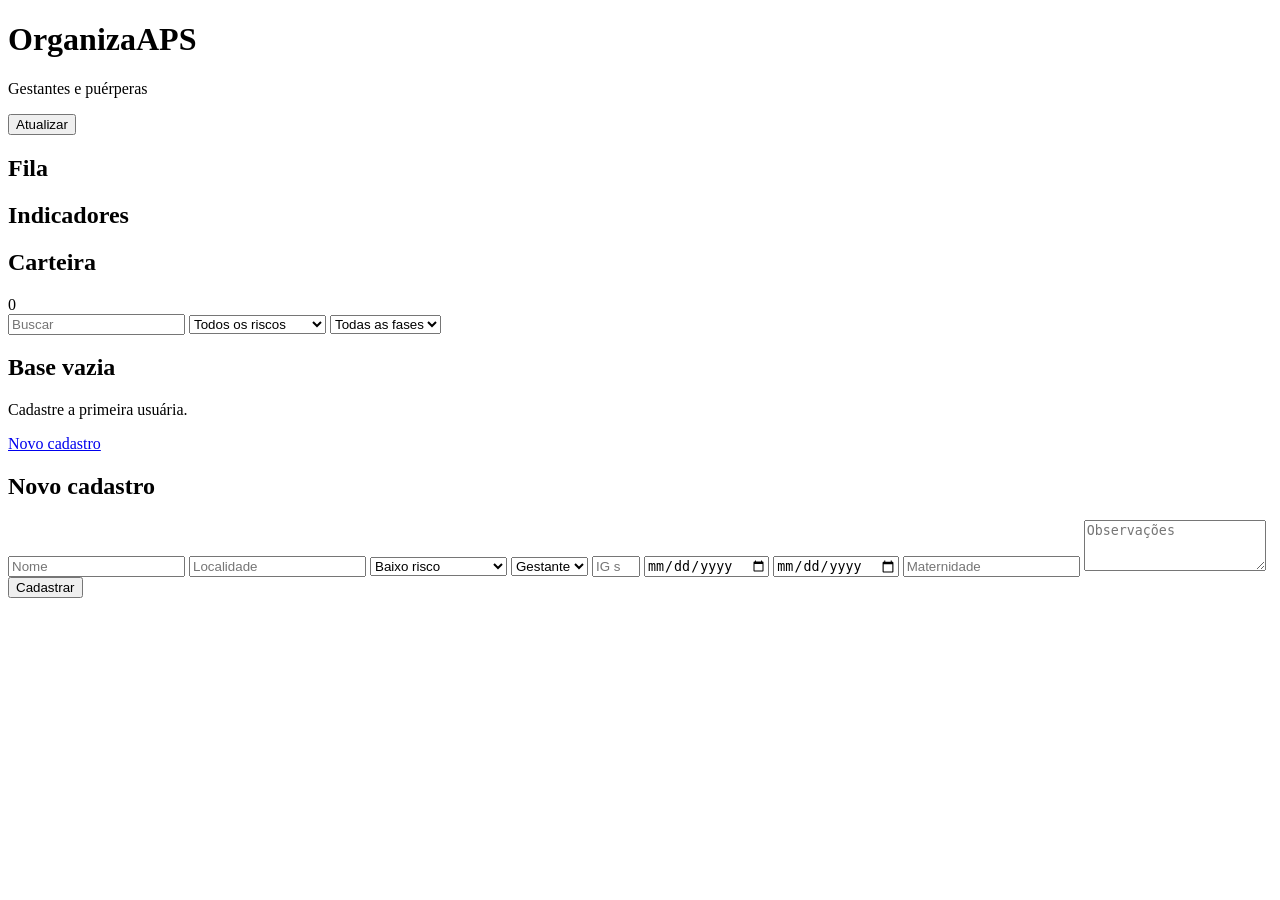
==== index.html @ 78ebbfb6 "Create index.html" ====
<!doctype html>
<html lang="pt-BR">
  <head>
    <meta charset="utf-8" />
    <meta name="viewport" content="width=device-width, initial-scale=1" />
    <title>OrganizaAPS</title>
    <link rel="stylesheet" href="/static/styles.css" />
  </head>
  <body>
    <header class="topbar shell">
      <div class="brand">
        <span class="brand-mark"></span>
        <div>
          <h1>OrganizaAPS</h1>
          <p>Gestantes e puérperas</p>
        </div>
      </div>
      <button id="refreshButton" class="ghost-button" type="button">Atualizar</button>
    </header>

    <main class="shell page">
      <section id="statsGrid" class="stats-row"></section>

      <section class="overview-grid">
        <article class="panel">
          <div class="section-head">
            <h2>Fila</h2>
          </div>
          <div id="priorityList" class="stack-list"></div>
        </article>

        <article class="panel">
          <div class="section-head">
            <h2>Indicadores</h2>
          </div>
          <div id="coverageList" class="coverage-list"></div>
        </article>
      </section>

      <section class="workspace-grid">
        <article class="panel list-panel">
          <div class="section-head">
            <h2>Carteira</h2>
            <span id="patientCountLabel" class="section-meta">0</span>
          </div>

          <form id="filtersForm" class="filters">
            <input id="searchInput" name="search" type="search" placeholder="Buscar" />

            <select id="riskFilter" name="risk">
              <option value="all">Todos os riscos</option>
              <option value="Baixo risco">Baixo risco</option>
              <option value="Risco intermediario">Risco intermediário</option>
              <option value="Alto risco">Alto risco</option>
            </select>

            <select id="statusFilter" name="status">
              <option value="all">Todas as fases</option>
              <option value="gestante">Gestantes</option>
              <option value="puerpera">Puérperas</option>
              <option value="encerrado">Encerradas</option>
            </select>
          </form>

          <div id="patientsList" class="patient-list"></div>
        </article>

        <article class="panel detail-panel">
          <div id="patientEmpty" class="empty-state">
            <div>
              <h2>Base vazia</h2>
              <p>Cadastre a primeira usuária.</p>
              <a class="primary-link" href="#newPatientSection">Novo cadastro</a>
            </div>
          </div>
          <div id="patientDetail"></div>
        </article>
      </section>

      <section id="newPatientSection" class="panel form-panel">
        <div class="section-head">
          <h2>Novo cadastro</h2>
        </div>

        <form id="newPatientForm" class="form-grid">
          <input name="name" placeholder="Nome" required />
          <input name="locality" placeholder="Localidade" />

          <select name="risk_level">
            <option>Baixo risco</option>
            <option>Risco intermediario</option>
            <option>Alto risco</option>
          </select>

          <select name="status">
            <option value="gestante">Gestante</option>
            <option value="puerpera">Puérpera</option>
          </select>

          <input name="gestational_weeks" type="number" min="1" max="45" placeholder="IG semanas" />
          <input name="dum" type="date" />
          <input name="dpp" type="date" />
          <input name="maternity_reference" placeholder="Maternidade" />
          <textarea class="wide" name="notes" rows="3" placeholder="Observações"></textarea>

          <div class="wide form-actions">
            <button type="submit" class="primary-button">Cadastrar</button>
          </div>
        </form>
      </section>
    </main>

    <script type="module" src="/static/app.js"></script>
  </body>
</html>
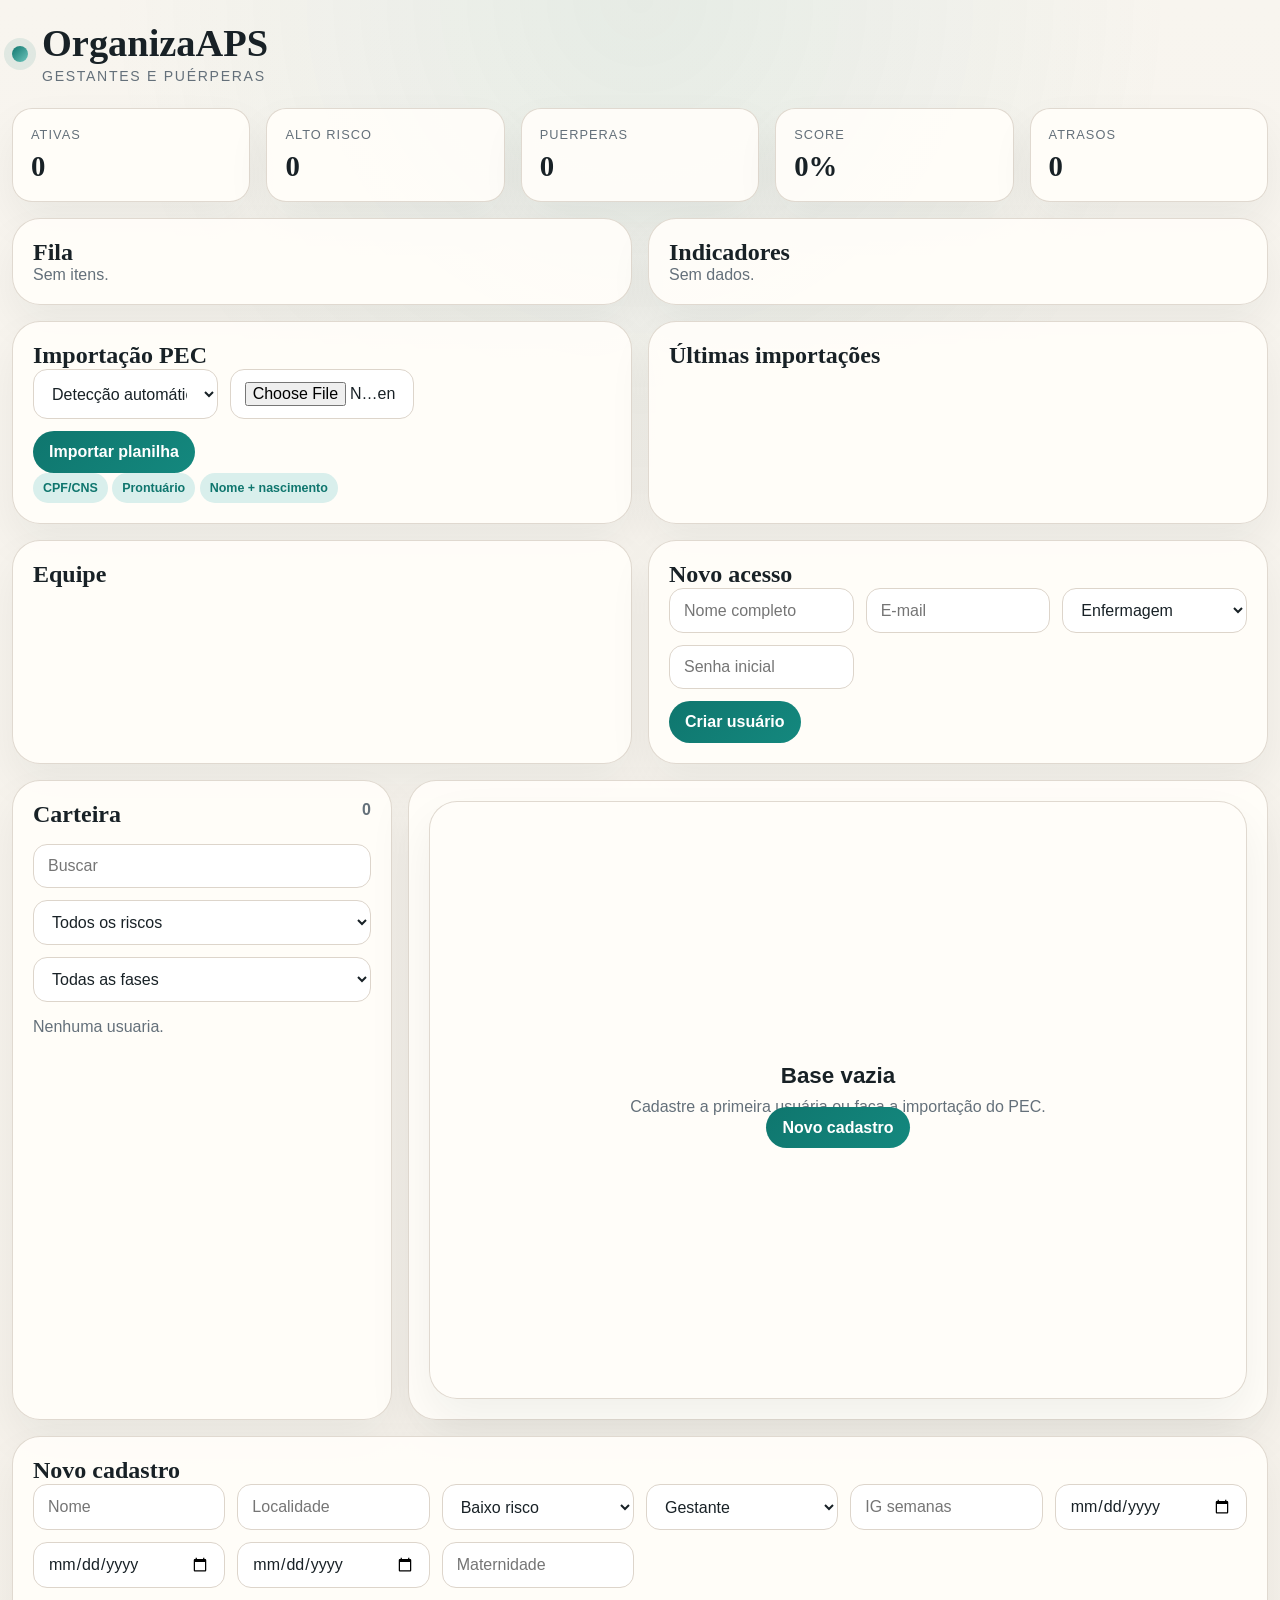
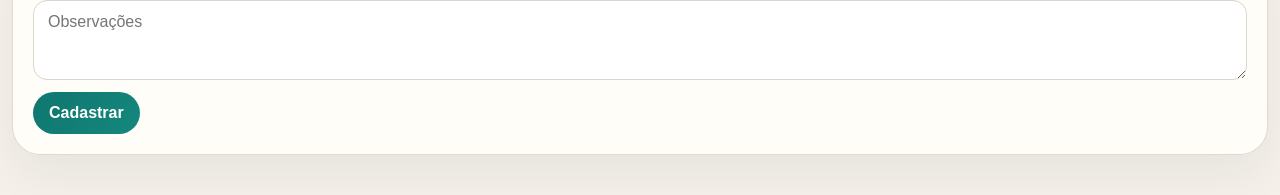
==== commit 1aeb0cf3: "Update index.html" ====
--- a/index.html
+++ b/index.html
@@ -15,98 +15,194 @@
           <p>Gestantes e puérperas</p>
         </div>
       </div>
-      <button id="refreshButton" class="ghost-button" type="button">Atualizar</button>
+      <div class="topbar-actions">
+        <span id="userLabel" class="user-badge" hidden></span>
+        <button id="refreshButton" class="ghost-button" type="button" hidden>Atualizar</button>
+        <button id="logoutButton" class="ghost-button" type="button" hidden>Sair</button>
+      </div>
     </header>
 
-    <main class="shell page">
-      <section id="statsGrid" class="stats-row"></section>
-
-      <section class="overview-grid">
-        <article class="panel">
+    <main class="shell">
+      <section id="authScreen" class="auth-shell">
+        <article id="setupCard" class="panel auth-card" hidden>
           <div class="section-head">
-            <h2>Fila</h2>
+            <h2>Configuração inicial</h2>
           </div>
-          <div id="priorityList" class="stack-list"></div>
+          <form id="setupForm" class="form-grid">
+            <input name="full_name" placeholder="Nome completo" required />
+            <input name="email" type="email" placeholder="E-mail" required />
+            <input name="password" type="password" placeholder="Senha com 8+ caracteres" required />
+            <div class="wide form-actions">
+              <button class="primary-button" type="submit">Criar acesso</button>
+            </div>
+          </form>
         </article>
 
-        <article class="panel">
+        <article id="loginCard" class="panel auth-card" hidden>
           <div class="section-head">
-            <h2>Indicadores</h2>
+            <h2>Entrar</h2>
           </div>
-          <div id="coverageList" class="coverage-list"></div>
+          <form id="loginForm" class="form-grid">
+            <input name="email" type="email" placeholder="E-mail" required />
+            <input name="password" type="password" placeholder="Senha" required />
+            <div class="wide form-actions">
+              <button class="primary-button" type="submit">Entrar</button>
+            </div>
+          </form>
         </article>
       </section>
 
-      <section class="workspace-grid">
-        <article class="panel list-panel">
+      <section id="appShell" class="page" hidden>
+        <section id="statsGrid" class="stats-row"></section>
+
+        <section class="overview-grid">
+          <article class="panel">
+            <div class="section-head">
+              <h2>Fila</h2>
+            </div>
+            <div id="priorityList" class="stack-list"></div>
+          </article>
+
+          <article class="panel">
+            <div class="section-head">
+              <h2>Indicadores</h2>
+            </div>
+            <div id="coverageList" class="coverage-list"></div>
+          </article>
+        </section>
+
+        <section class="overview-grid">
+          <article class="panel">
+            <div class="section-head">
+              <h2>Importação PEC</h2>
+            </div>
+            <form id="importForm" class="form-grid">
+              <select name="source_kind">
+                <option value="auto">Detecção automática do arquivo</option>
+                <option value="pec">Planilha do PEC / aba Dados</option>
+                <option value="registro">Planilha simplificada Registro pac.</option>
+              </select>
+              <input name="file" type="file" accept=".xlsx,.xlsm,.csv,.tsv,.txt" required />
+              <div class="wide form-actions">
+                <button class="primary-button" type="submit">Importar planilha</button>
+              </div>
+            </form>
+            <div class="import-rules">
+              <span class="pill pill-status">CPF/CNS</span>
+              <span class="pill pill-status">Prontuário</span>
+              <span class="pill pill-status">Nome + nascimento</span>
+            </div>
+          </article>
+
+          <article class="panel">
+            <div class="section-head">
+              <h2>Últimas importações</h2>
+            </div>
+            <div id="importRunsList" class="stack-list"></div>
+          </article>
+        </section>
+
+        <section id="teamSection" class="overview-grid" hidden>
+          <article class="panel">
+            <div class="section-head">
+              <h2>Equipe</h2>
+            </div>
+            <div id="teamList" class="stack-list"></div>
+          </article>
+
+          <article class="panel">
+            <div class="section-head">
+              <h2>Novo acesso</h2>
+            </div>
+            <form id="teamForm" class="form-grid">
+              <input name="full_name" placeholder="Nome completo" required />
+              <input name="email" type="email" placeholder="E-mail" required />
+              <select name="role">
+                <option value="nurse">Enfermagem</option>
+                <option value="acs">ACS</option>
+                <option value="viewer">Somente leitura</option>
+                <option value="admin">Administrador</option>
+              </select>
+              <input name="password" type="password" placeholder="Senha inicial" required />
+              <div class="wide form-actions">
+                <button class="primary-button" type="submit">Criar usuário</button>
+              </div>
+            </form>
+          </article>
+        </section>
+
+        <section class="workspace-grid">
+          <article class="panel list-panel">
+            <div class="section-head">
+              <h2>Carteira</h2>
+              <span id="patientCountLabel" class="section-meta">0</span>
+            </div>
+
+            <form id="filtersForm" class="filters">
+              <input id="searchInput" name="search" type="search" placeholder="Buscar" />
+
+              <select id="riskFilter" name="risk">
+                <option value="all">Todos os riscos</option>
+                <option value="Baixo risco">Baixo risco</option>
+                <option value="Risco intermediario">Risco intermediário</option>
+                <option value="Alto risco">Alto risco</option>
+              </select>
+
+              <select id="statusFilter" name="status">
+                <option value="all">Todas as fases</option>
+                <option value="gestante">Gestantes</option>
+                <option value="puerpera">Puérperas</option>
+                <option value="encerrado">Encerradas</option>
+              </select>
+            </form>
+
+            <div id="patientsList" class="patient-list"></div>
+          </article>
+
+          <article class="panel detail-panel">
+            <div id="patientEmpty" class="empty-state">
+              <div>
+                <h2>Base vazia</h2>
+                <p>Cadastre a primeira usuária ou faça a importação do PEC.</p>
+                <a class="primary-link" href="#newPatientSection">Novo cadastro</a>
+              </div>
+            </div>
+            <div id="patientDetail"></div>
+          </article>
+        </section>
+
+        <section id="newPatientSection" class="panel form-panel">
           <div class="section-head">
-            <h2>Carteira</h2>
-            <span id="patientCountLabel" class="section-meta">0</span>
+            <h2>Novo cadastro</h2>
           </div>
 
-          <form id="filtersForm" class="filters">
-            <input id="searchInput" name="search" type="search" placeholder="Buscar" />
-
-            <select id="riskFilter" name="risk">
-              <option value="all">Todos os riscos</option>
-              <option value="Baixo risco">Baixo risco</option>
-              <option value="Risco intermediario">Risco intermediário</option>
-              <option value="Alto risco">Alto risco</option>
+          <form id="newPatientForm" class="form-grid">
+            <input name="name" placeholder="Nome" required />
+            <input name="locality" placeholder="Localidade" />
+
+            <select name="risk_level">
+              <option>Baixo risco</option>
+              <option>Risco intermediario</option>
+              <option>Alto risco</option>
             </select>
 
-            <select id="statusFilter" name="status">
-              <option value="all">Todas as fases</option>
-              <option value="gestante">Gestantes</option>
-              <option value="puerpera">Puérperas</option>
-              <option value="encerrado">Encerradas</option>
+            <select name="status">
+              <option value="gestante">Gestante</option>
+              <option value="puerpera">Puérpera</option>
             </select>
+
+            <input name="gestational_weeks" type="number" min="1" max="45" placeholder="IG semanas" />
+            <input name="dum" type="date" />
+            <input name="dpp" type="date" />
+            <input name="actual_birth_date" type="date" />
+            <input name="maternity_reference" placeholder="Maternidade" />
+            <textarea class="wide" name="notes" rows="3" placeholder="Observações"></textarea>
+
+            <div class="wide form-actions">
+              <button type="submit" class="primary-button">Cadastrar</button>
+            </div>
           </form>
-
-          <div id="patientsList" class="patient-list"></div>
-        </article>
-
-        <article class="panel detail-panel">
-          <div id="patientEmpty" class="empty-state">
-            <div>
-              <h2>Base vazia</h2>
-              <p>Cadastre a primeira usuária.</p>
-              <a class="primary-link" href="#newPatientSection">Novo cadastro</a>
-            </div>
-          </div>
-          <div id="patientDetail"></div>
-        </article>
-      </section>
-
-      <section id="newPatientSection" class="panel form-panel">
-        <div class="section-head">
-          <h2>Novo cadastro</h2>
-        </div>
-
-        <form id="newPatientForm" class="form-grid">
-          <input name="name" placeholder="Nome" required />
-          <input name="locality" placeholder="Localidade" />
-
-          <select name="risk_level">
-            <option>Baixo risco</option>
-            <option>Risco intermediario</option>
-            <option>Alto risco</option>
-          </select>
-
-          <select name="status">
-            <option value="gestante">Gestante</option>
-            <option value="puerpera">Puérpera</option>
-          </select>
-
-          <input name="gestational_weeks" type="number" min="1" max="45" placeholder="IG semanas" />
-          <input name="dum" type="date" />
-          <input name="dpp" type="date" />
-          <input name="maternity_reference" placeholder="Maternidade" />
-          <textarea class="wide" name="notes" rows="3" placeholder="Observações"></textarea>
-
-          <div class="wide form-actions">
-            <button type="submit" class="primary-button">Cadastrar</button>
-          </div>
-        </form>
+        </section>
       </section>
     </main>
 
--- a/static/styles.css
+++ b/static/styles.css
@@ -0,0 +1,478 @@
+:root {
+  --bg: #f5f1ea;
+  --surface: #fffdf9;
+  --surface-soft: #f1ece4;
+  --line: #ddd5cb;
+  --ink: #182126;
+  --muted: #64707a;
+  --teal: #0f766e;
+  --teal-soft: #d9efec;
+  --rose: #c14e59;
+  --rose-soft: #f6dde0;
+  --amber: #c69224;
+  --amber-soft: #f6ecd5;
+  --shadow: 0 20px 45px rgba(24, 33, 38, 0.06);
+  --radius-xl: 28px;
+  --radius-lg: 20px;
+  --radius-md: 14px;
+}
+
+* {
+  box-sizing: border-box;
+}
+
+html,
+body {
+  margin: 0;
+  min-height: 100%;
+  background:
+    radial-gradient(circle at top, rgba(15, 118, 110, 0.08), transparent 28%),
+    linear-gradient(180deg, #f8f5ef 0%, var(--bg) 100%);
+  color: var(--ink);
+  font-family: "Avenir Next", "Segoe UI", sans-serif;
+}
+
+body {
+  padding: 24px 0 40px;
+}
+
+.shell {
+  width: min(1320px, calc(100vw - 24px));
+  margin: 0 auto;
+}
+
+.topbar {
+  display: flex;
+  justify-content: space-between;
+  gap: 16px;
+  align-items: center;
+  margin-bottom: 24px;
+}
+
+.brand {
+  display: flex;
+  align-items: center;
+  gap: 14px;
+}
+
+.brand-mark {
+  width: 16px;
+  height: 16px;
+  border-radius: 999px;
+  background: linear-gradient(135deg, var(--teal), #6ec5bc);
+  box-shadow: 0 0 0 8px rgba(15, 118, 110, 0.1);
+}
+
+.brand h1,
+.section-head h2,
+.detail-title,
+.stat-card strong {
+  margin: 0;
+  font-family: "Iowan Old Style", "Palatino Linotype", Georgia, serif;
+}
+
+.brand h1 {
+  font-size: clamp(1.9rem, 3vw, 2.8rem);
+  line-height: 1;
+}
+
+.brand p {
+  margin: 6px 0 0;
+  color: var(--muted);
+  font-size: 0.88rem;
+  text-transform: uppercase;
+  letter-spacing: 0.12em;
+}
+
+.page,
+.overview-grid,
+.workspace-grid,
+.stats-row,
+.form-grid,
+.indicator-grid,
+.stack-list,
+.coverage-list,
+.patient-list,
+.timeline,
+.priority-pills {
+  display: grid;
+  gap: 16px;
+}
+
+.stats-row {
+  grid-template-columns: repeat(auto-fit, minmax(150px, 1fr));
+}
+
+.overview-grid {
+  grid-template-columns: 1fr 1fr;
+}
+
+.workspace-grid {
+  grid-template-columns: minmax(300px, 380px) minmax(0, 1fr);
+}
+
+.panel,
+.stat-card,
+.patient-card,
+.indicator-card,
+.priority-card,
+.timeline-item,
+.empty-state {
+  background: rgba(255, 253, 249, 0.94);
+  border: 1px solid rgba(221, 213, 203, 0.9);
+  box-shadow: var(--shadow);
+}
+
+.panel {
+  border-radius: var(--radius-xl);
+  padding: 20px;
+}
+
+.list-panel,
+.detail-panel {
+  min-height: 640px;
+}
+
+.section-head,
+.patient-card-head,
+.detail-head,
+.meta-row,
+.timeline-head {
+  display: flex;
+  justify-content: space-between;
+  gap: 12px;
+  align-items: flex-start;
+}
+
+.section-meta,
+.muted-inline,
+.patient-meta,
+.indicator-meta,
+.empty-state p {
+  color: var(--muted);
+}
+
+.section-meta {
+  font-weight: 700;
+}
+
+.ghost-button,
+.primary-button,
+.primary-link {
+  border: none;
+  border-radius: 999px;
+  padding: 12px 16px;
+  font: inherit;
+  font-weight: 700;
+  cursor: pointer;
+  text-decoration: none;
+  transition: transform 160ms ease, background 160ms ease;
+}
+
+.ghost-button {
+  background: var(--surface-soft);
+  color: var(--ink);
+}
+
+.primary-button,
+.primary-link {
+  background: linear-gradient(135deg, var(--teal), #14887e);
+  color: white;
+}
+
+.ghost-button:hover,
+.primary-button:hover,
+.primary-link:hover,
+.patient-card:hover {
+  transform: translateY(-1px);
+}
+
+.stat-card {
+  border-radius: var(--radius-lg);
+  padding: 18px;
+}
+
+.stat-card span {
+  display: block;
+  color: var(--muted);
+  font-size: 0.8rem;
+  text-transform: uppercase;
+  letter-spacing: 0.08em;
+}
+
+.stat-card strong {
+  display: block;
+  margin-top: 8px;
+  font-size: clamp(1.8rem, 2vw, 2.6rem);
+}
+
+.filters,
+.form-grid {
+  display: grid;
+  gap: 12px;
+}
+
+.filters {
+  margin: 16px 0;
+}
+
+.form-grid {
+  grid-template-columns: repeat(auto-fit, minmax(180px, 1fr));
+}
+
+input,
+select,
+textarea {
+  width: 100%;
+  border: 1px solid var(--line);
+  border-radius: 14px;
+  background: white;
+  color: var(--ink);
+  font: inherit;
+  padding: 12px 14px;
+}
+
+textarea {
+  resize: vertical;
+}
+
+.wide {
+  grid-column: 1 / -1;
+}
+
+.patient-list,
+.timeline {
+  align-content: start;
+}
+
+.patient-card,
+.indicator-card,
+.priority-card,
+.timeline-item {
+  border-radius: var(--radius-md);
+}
+
+.patient-card {
+  padding: 14px;
+  cursor: pointer;
+}
+
+.patient-card.active {
+  border-color: rgba(15, 118, 110, 0.45);
+  box-shadow: 0 0 0 3px rgba(15, 118, 110, 0.12);
+}
+
+.patient-card h3,
+.detail-title {
+  font-size: 1.08rem;
+}
+
+.patient-meta {
+  margin: 4px 0 0;
+  font-size: 0.92rem;
+}
+
+.score-chip {
+  color: var(--teal);
+  font-weight: 800;
+}
+
+.pill {
+  display: inline-flex;
+  align-items: center;
+  justify-content: center;
+  min-height: 30px;
+  padding: 4px 10px;
+  border-radius: 999px;
+  font-size: 0.78rem;
+  font-weight: 700;
+}
+
+.pill-risk {
+  background: #efe4da;
+  color: #a15734;
+}
+
+.pill-status,
+.pill-completed {
+  background: var(--teal-soft);
+  color: var(--teal);
+}
+
+.pill-pending,
+.pill-alta {
+  background: var(--rose-soft);
+  color: var(--rose);
+}
+
+.pill-upcoming,
+.pill-media {
+  background: var(--amber-soft);
+  color: #8b6713;
+}
+
+.pill-baixa {
+  background: #edf3e2;
+  color: #60752d;
+}
+
+.detail-shell {
+  display: grid;
+  gap: 16px;
+}
+
+.detail-card {
+  border: 1px solid var(--line);
+  border-radius: var(--radius-lg);
+  background: var(--surface);
+  padding: 16px;
+}
+
+.detail-summary {
+  display: grid;
+  gap: 10px;
+}
+
+.indicator-grid {
+  grid-template-columns: repeat(auto-fit, minmax(170px, 1fr));
+}
+
+.indicator-card {
+  padding: 12px;
+}
+
+.indicator-card[data-state="completed"] {
+  background: #f2faf8;
+}
+
+.indicator-card[data-state="pending"] {
+  background: #fff7f7;
+}
+
+.indicator-card[data-state="upcoming"] {
+  background: #fffaf0;
+}
+
+.indicator-meta {
+  margin: 10px 0 0;
+  font-size: 0.88rem;
+}
+
+.detail-grid {
+  display: grid;
+  gap: 16px;
+  grid-template-columns: 1fr 1fr;
+}
+
+.checkbox-grid {
+  display: grid;
+  gap: 10px;
+  grid-template-columns: repeat(auto-fit, minmax(180px, 1fr));
+}
+
+.check-item {
+  display: flex;
+  align-items: center;
+  gap: 10px;
+  padding: 12px;
+  border: 1px solid var(--line);
+  border-radius: 14px;
+  background: white;
+}
+
+.check-item input {
+  width: auto;
+  margin: 0;
+}
+
+.priority-card,
+.timeline-item {
+  padding: 14px;
+}
+
+.priority-card p,
+.timeline-item p,
+.empty-state p {
+  margin: 6px 0 0;
+  line-height: 1.5;
+}
+
+.coverage-row {
+  display: grid;
+  gap: 8px;
+}
+
+.coverage-track {
+  height: 8px;
+  border-radius: 999px;
+  background: var(--surface-soft);
+  overflow: hidden;
+}
+
+.coverage-bar {
+  height: 100%;
+  border-radius: 999px;
+  background: linear-gradient(90deg, var(--teal), #5fb9af);
+}
+
+.empty-state {
+  display: grid;
+  place-items: center;
+  min-height: 100%;
+  border-radius: var(--radius-xl);
+  text-align: center;
+}
+
+.empty-state h2 {
+  margin: 0;
+  font-size: 1.4rem;
+}
+
+.hint {
+  margin: 0;
+  color: var(--muted);
+}
+
+.toast {
+  position: fixed;
+  right: 16px;
+  bottom: 16px;
+  z-index: 20;
+  padding: 12px 14px;
+  border-radius: 14px;
+  background: rgba(24, 33, 38, 0.92);
+  color: white;
+  box-shadow: var(--shadow);
+}
+
+@media (max-width: 1100px) {
+  .overview-grid,
+  .workspace-grid,
+  .detail-grid {
+    grid-template-columns: 1fr;
+  }
+
+  .list-panel,
+  .detail-panel {
+    min-height: auto;
+  }
+}
+
+@media (max-width: 720px) {
+  body {
+    padding-top: 16px;
+  }
+
+  .shell {
+    width: min(100vw - 16px, 1320px);
+  }
+
+  .panel {
+    padding: 16px;
+  }
+
+  .topbar {
+    align-items: flex-start;
+    flex-direction: column;
+  }
+}
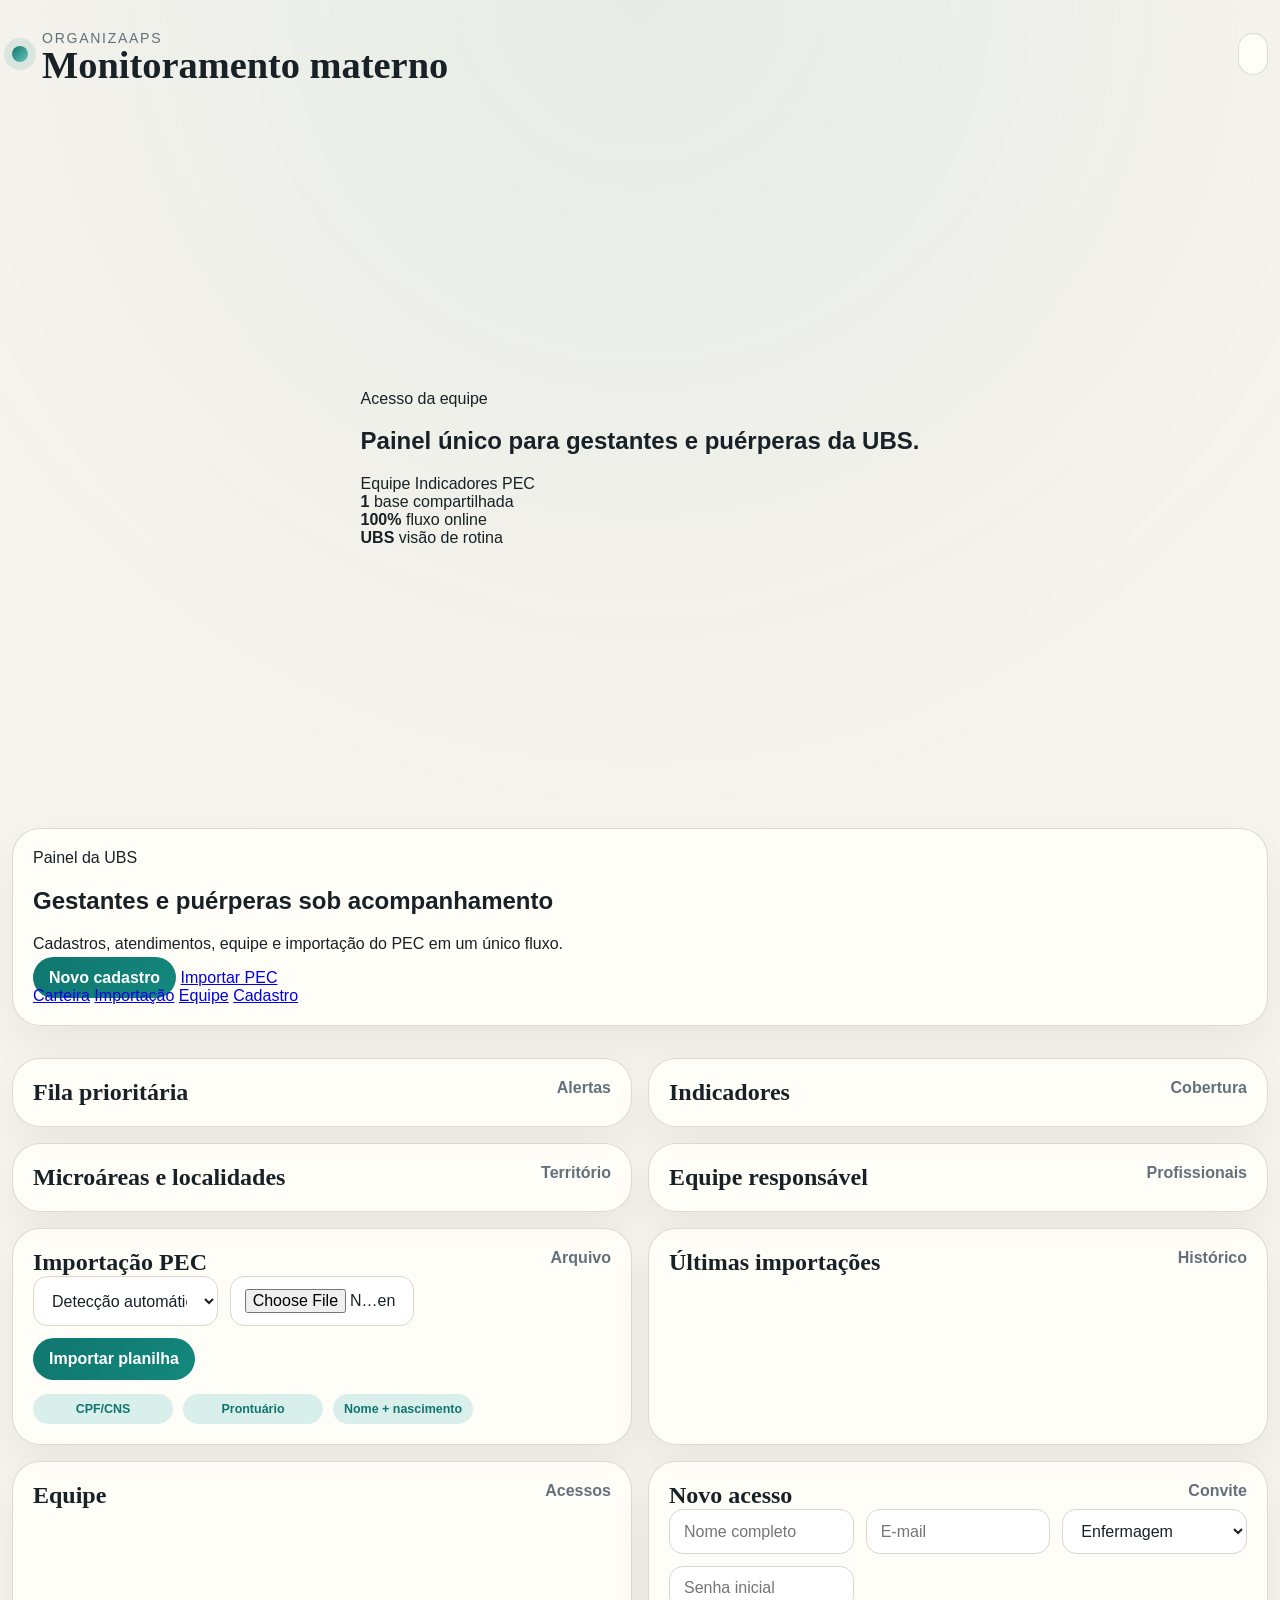
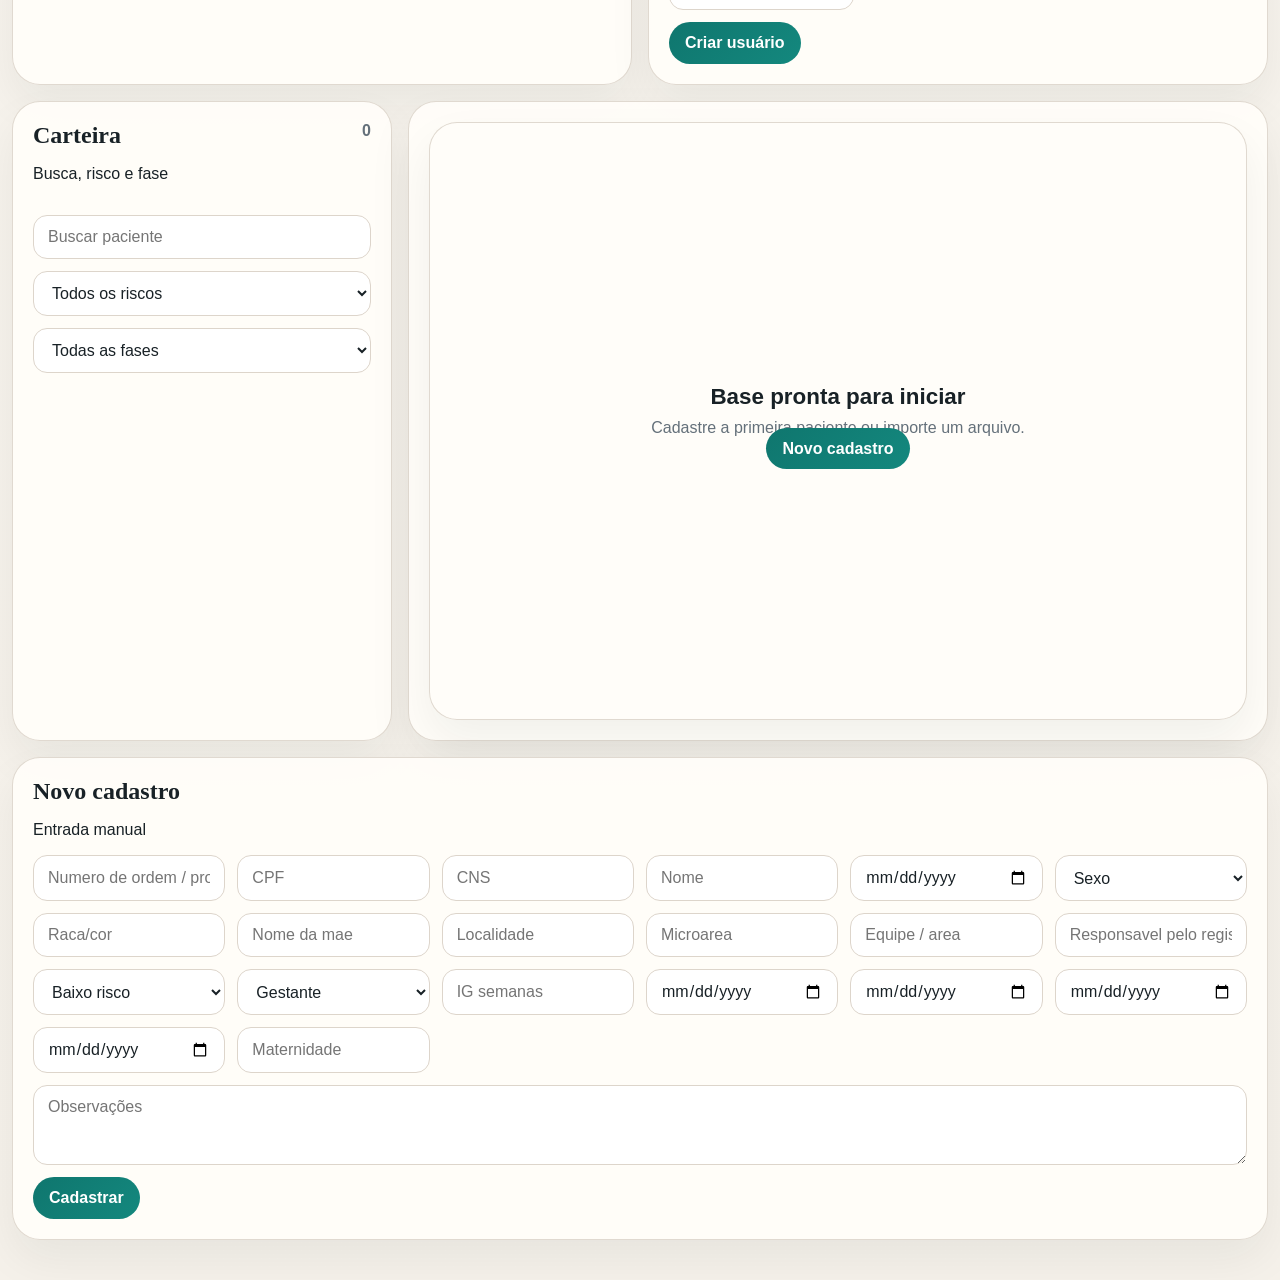
==== commit 73dc9d77: "Update index.html" ====
--- a/index.html
+++ b/index.html
@@ -6,59 +6,111 @@
     <title>OrganizaAPS</title>
     <link rel="stylesheet" href="/static/styles.css" />
   </head>
-  <body>
+  <body class="app-body">
     <header class="topbar shell">
       <div class="brand">
         <span class="brand-mark"></span>
         <div>
-          <h1>OrganizaAPS</h1>
-          <p>Gestantes e puérperas</p>
+          <p class="eyebrow">OrganizaAPS</p>
+          <h1>Monitoramento materno</h1>
         </div>
       </div>
+
       <div class="topbar-actions">
         <span id="userLabel" class="user-badge" hidden></span>
         <button id="refreshButton" class="ghost-button" type="button" hidden>Atualizar</button>
-        <button id="logoutButton" class="ghost-button" type="button" hidden>Sair</button>
+        <button id="logoutButton" class="primary-button primary-button-soft" type="button" hidden>Sair</button>
       </div>
     </header>
 
     <main class="shell">
       <section id="authScreen" class="auth-shell">
-        <article id="setupCard" class="panel auth-card" hidden>
-          <div class="section-head">
-            <h2>Configuração inicial</h2>
+        <div class="auth-layout">
+          <aside class="auth-stage">
+            <span class="eyebrow">Acesso da equipe</span>
+            <h2>Painel único para gestantes e puérperas da UBS.</h2>
+            <div class="auth-badges">
+              <span class="metric-pill">Equipe</span>
+              <span class="metric-pill">Indicadores</span>
+              <span class="metric-pill">PEC</span>
+            </div>
+            <div class="hero-mini-grid">
+              <article class="hero-metric">
+                <strong>1</strong>
+                <span>base compartilhada</span>
+              </article>
+              <article class="hero-metric">
+                <strong>100%</strong>
+                <span>fluxo online</span>
+              </article>
+              <article class="hero-metric">
+                <strong>UBS</strong>
+                <span>visão de rotina</span>
+              </article>
+            </div>
+          </aside>
+
+          <div class="auth-stack">
+            <div id="authFeedback" class="inline-feedback" hidden></div>
+
+            <article id="setupCard" class="panel auth-card" hidden>
+              <div class="auth-card-head">
+                <span class="eyebrow">Primeiro acesso</span>
+                <h2>Configurar ambiente</h2>
+              </div>
+              <form id="setupForm" class="form-grid">
+                <input name="full_name" placeholder="Nome completo" required />
+                <input name="email" type="email" placeholder="E-mail" required />
+                <input name="password" type="password" placeholder="Senha com 8+ caracteres" required />
+                <div class="wide form-actions">
+                  <button class="primary-button" type="submit">Criar acesso</button>
+                </div>
+              </form>
+            </article>
+
+            <article id="loginCard" class="panel auth-card" hidden>
+              <div class="auth-card-head">
+                <span class="eyebrow">Entrar</span>
+                <h2>Acessar painel</h2>
+              </div>
+              <form id="loginForm" class="form-grid">
+                <input name="email" type="email" placeholder="E-mail" required />
+                <input name="password" type="password" placeholder="Senha" required />
+                <div class="wide form-actions">
+                  <button class="primary-button" type="submit">Entrar</button>
+                </div>
+              </form>
+            </article>
           </div>
-          <form id="setupForm" class="form-grid">
-            <input name="full_name" placeholder="Nome completo" required />
-            <input name="email" type="email" placeholder="E-mail" required />
-            <input name="password" type="password" placeholder="Senha com 8+ caracteres" required />
-            <div class="wide form-actions">
-              <button class="primary-button" type="submit">Criar acesso</button>
-            </div>
-          </form>
-        </article>
-
-        <article id="loginCard" class="panel auth-card" hidden>
-          <div class="section-head">
-            <h2>Entrar</h2>
+        </div>
+      </section>
+
+      <section id="appShell" class="page" hidden>
+        <section class="panel hero-panel">
+          <div class="hero-panel-copy">
+            <span class="eyebrow">Painel da UBS</span>
+            <h2>Gestantes e puérperas sob acompanhamento</h2>
+            <p class="hero-subtitle">Cadastros, atendimentos, equipe e importação do PEC em um único fluxo.</p>
           </div>
-          <form id="loginForm" class="form-grid">
-            <input name="email" type="email" placeholder="E-mail" required />
-            <input name="password" type="password" placeholder="Senha" required />
-            <div class="wide form-actions">
-              <button class="primary-button" type="submit">Entrar</button>
-            </div>
-          </form>
-        </article>
-      </section>
-
-      <section id="appShell" class="page" hidden>
+          <div class="hero-panel-actions">
+            <a class="primary-link" href="#newPatientSection">Novo cadastro</a>
+            <a class="ghost-link" href="#importSection">Importar PEC</a>
+          </div>
+          <nav class="section-nav" aria-label="Atalhos do sistema">
+            <a class="nav-pill" href="#workspaceSection">Carteira</a>
+            <a class="nav-pill" href="#importSection">Importação</a>
+            <a class="nav-pill" href="#teamSection">Equipe</a>
+            <a class="nav-pill" href="#newPatientSection">Cadastro</a>
+          </nav>
+        </section>
+
         <section id="statsGrid" class="stats-row"></section>
 
         <section class="overview-grid">
           <article class="panel">
             <div class="section-head">
-              <h2>Fila</h2>
+              <h2>Fila prioritária</h2>
+              <span class="section-meta">Alertas</span>
             </div>
             <div id="priorityList" class="stack-list"></div>
           </article>
@@ -66,6 +118,7 @@
           <article class="panel">
             <div class="section-head">
               <h2>Indicadores</h2>
+              <span class="section-meta">Cobertura</span>
             </div>
             <div id="coverageList" class="coverage-list"></div>
           </article>
@@ -74,13 +127,32 @@
         <section class="overview-grid">
           <article class="panel">
             <div class="section-head">
+              <h2>Microáreas e localidades</h2>
+              <span class="section-meta">Território</span>
+            </div>
+            <div id="territoryList" class="stack-list"></div>
+          </article>
+
+          <article class="panel">
+            <div class="section-head">
+              <h2>Equipe responsável</h2>
+              <span class="section-meta">Profissionais</span>
+            </div>
+            <div id="professionalList" class="stack-list"></div>
+          </article>
+        </section>
+
+        <section id="importSection" class="overview-grid">
+          <article class="panel">
+            <div class="section-head">
               <h2>Importação PEC</h2>
+              <span class="section-meta">Arquivo</span>
             </div>
             <form id="importForm" class="form-grid">
               <select name="source_kind">
-                <option value="auto">Detecção automática do arquivo</option>
+                <option value="auto">Detecção automática</option>
                 <option value="pec">Planilha do PEC / aba Dados</option>
-                <option value="registro">Planilha simplificada Registro pac.</option>
+                <option value="registro">Planilha Registro pac.</option>
               </select>
               <input name="file" type="file" accept=".xlsx,.xlsm,.csv,.tsv,.txt" required />
               <div class="wide form-actions">
@@ -97,6 +169,7 @@
           <article class="panel">
             <div class="section-head">
               <h2>Últimas importações</h2>
+              <span class="section-meta">Histórico</span>
             </div>
             <div id="importRunsList" class="stack-list"></div>
           </article>
@@ -106,6 +179,7 @@
           <article class="panel">
             <div class="section-head">
               <h2>Equipe</h2>
+              <span class="section-meta">Acessos</span>
             </div>
             <div id="teamList" class="stack-list"></div>
           </article>
@@ -113,6 +187,7 @@
           <article class="panel">
             <div class="section-head">
               <h2>Novo acesso</h2>
+              <span class="section-meta">Convite</span>
             </div>
             <form id="teamForm" class="form-grid">
               <input name="full_name" placeholder="Nome completo" required />
@@ -131,15 +206,18 @@
           </article>
         </section>
 
-        <section class="workspace-grid">
+        <section id="workspaceSection" class="workspace-grid">
           <article class="panel list-panel">
             <div class="section-head">
-              <h2>Carteira</h2>
+              <div>
+                <h2>Carteira</h2>
+                <p class="section-caption">Busca, risco e fase</p>
+              </div>
               <span id="patientCountLabel" class="section-meta">0</span>
             </div>
 
             <form id="filtersForm" class="filters">
-              <input id="searchInput" name="search" type="search" placeholder="Buscar" />
+              <input id="searchInput" name="search" type="search" placeholder="Buscar paciente" />
 
               <select id="riskFilter" name="risk">
                 <option value="all">Todos os riscos</option>
@@ -162,8 +240,8 @@
           <article class="panel detail-panel">
             <div id="patientEmpty" class="empty-state">
               <div>
-                <h2>Base vazia</h2>
-                <p>Cadastre a primeira usuária ou faça a importação do PEC.</p>
+                <h2>Base pronta para iniciar</h2>
+                <p>Cadastre a primeira paciente ou importe um arquivo.</p>
                 <a class="primary-link" href="#newPatientSection">Novo cadastro</a>
               </div>
             </div>
@@ -173,12 +251,30 @@
 
         <section id="newPatientSection" class="panel form-panel">
           <div class="section-head">
-            <h2>Novo cadastro</h2>
+            <div>
+              <h2>Novo cadastro</h2>
+              <p class="section-caption">Entrada manual</p>
+            </div>
           </div>
 
           <form id="newPatientForm" class="form-grid">
+            <input name="external_code" placeholder="Numero de ordem / prontuario" />
+            <input name="cpf" placeholder="CPF" />
+            <input name="cns" placeholder="CNS" />
             <input name="name" placeholder="Nome" required />
+            <input name="birth_date" type="date" />
+            <select name="sex">
+              <option value="">Sexo</option>
+              <option value="F">Feminino</option>
+              <option value="M">Masculino</option>
+              <option value="Outro">Outro</option>
+            </select>
+            <input name="race_color" placeholder="Raca/cor" />
+            <input name="mother_name" placeholder="Nome da mae" />
             <input name="locality" placeholder="Localidade" />
+            <input name="microarea" placeholder="Microarea" />
+            <input name="area_team" placeholder="Equipe / area" />
+            <input name="record_responsible" placeholder="Responsavel pelo registro" />
 
             <select name="risk_level">
               <option>Baixo risco</option>
@@ -194,6 +290,7 @@
             <input name="gestational_weeks" type="number" min="1" max="45" placeholder="IG semanas" />
             <input name="dum" type="date" />
             <input name="dpp" type="date" />
+            <input name="next_scheduled_visit" type="date" />
             <input name="actual_birth_date" type="date" />
             <input name="maternity_reference" placeholder="Maternidade" />
             <textarea class="wide" name="notes" rows="3" placeholder="Observações"></textarea>
--- a/static/styles.css
+++ b/static/styles.css
@@ -49,6 +49,12 @@
   margin-bottom: 24px;
 }
 
+.topbar-actions {
+  display: flex;
+  align-items: center;
+  gap: 12px;
+}
+
 .brand {
   display: flex;
   align-items: center;
@@ -82,6 +88,18 @@
   font-size: 0.88rem;
   text-transform: uppercase;
   letter-spacing: 0.12em;
+}
+
+.user-badge {
+  display: inline-flex;
+  align-items: center;
+  min-height: 42px;
+  padding: 0 14px;
+  border-radius: 999px;
+  background: rgba(255, 253, 249, 0.94);
+  border: 1px solid rgba(221, 213, 203, 0.9);
+  color: var(--muted);
+  font-weight: 700;
 }
 
 .page,
@@ -99,6 +117,16 @@
   gap: 16px;
 }
 
+.auth-shell {
+  display: grid;
+  place-items: center;
+  min-height: calc(100vh - 180px);
+}
+
+.auth-card {
+  width: min(560px, 100%);
+}
+
 .stats-row {
   grid-template-columns: repeat(auto-fit, minmax(150px, 1fr));
 }
@@ -321,6 +349,31 @@
   gap: 16px;
 }
 
+.team-card {
+  display: grid;
+  gap: 14px;
+  padding: 14px;
+  border-radius: var(--radius-md);
+  border: 1px solid var(--line);
+  background: white;
+}
+
+.team-grid,
+.import-rules {
+  display: grid;
+  gap: 10px;
+}
+
+.team-grid {
+  grid-template-columns: repeat(auto-fit, minmax(160px, 1fr));
+  align-items: center;
+}
+
+.import-rules {
+  grid-template-columns: repeat(auto-fit, minmax(140px, max-content));
+  margin-top: 14px;
+}
+
 .detail-card {
   border: 1px solid var(--line);
   border-radius: var(--radius-lg);
